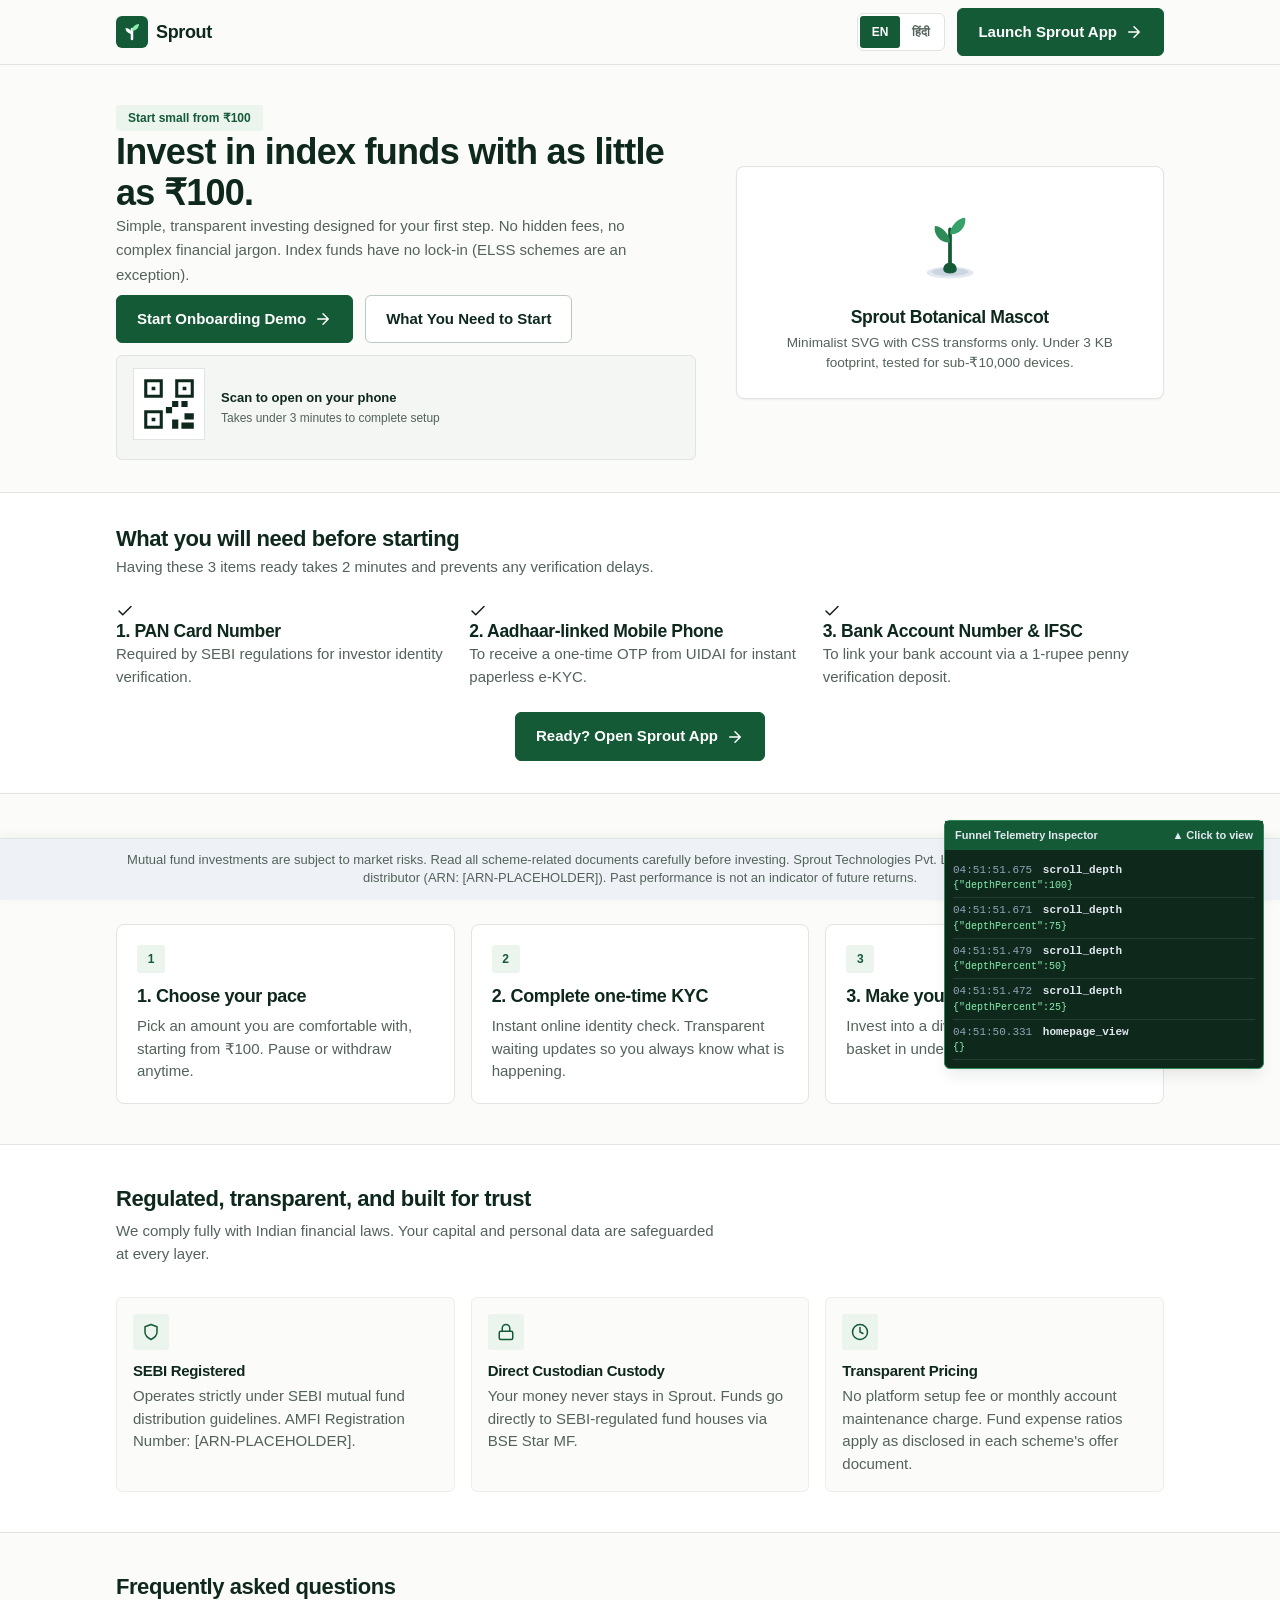
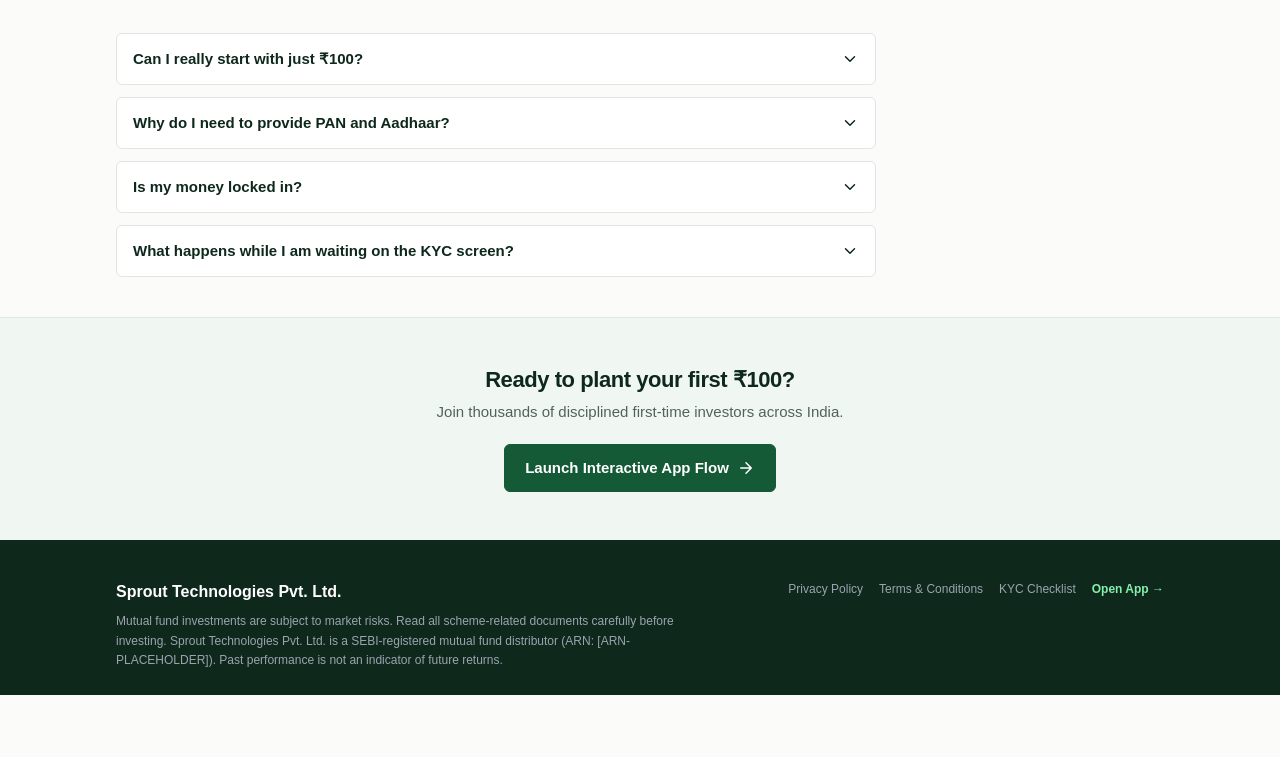
==== index.html @ a43324af "Baseline sprout files before Step 2 routes" ====
<!DOCTYPE html>
<html lang="en">
<head>
  <meta charset="UTF-8">
  <meta name="viewport" content="width=device-width, initial-scale=1.0">
  <title>Sprout - First-Time Mobile Investing in India from ₹100</title>
  <meta name="description" content="Invest in SEBI-regulated index funds starting with just ₹100. Built for first-time investors in India with transparent fees, simple paperless KYC, and zero lock-in.">
  <link rel="icon" type="image/svg+xml" href="favicon.svg">

  <!-- Core Design Tokens & Component Stylesheets -->
  <link rel="stylesheet" href="css/tokens.css">
  <link rel="stylesheet" href="css/components.css">
  <link rel="stylesheet" href="css/homepage.css">

  <style>
    /* Developer Telemetry Drawer */
    .telemetry-inspector {
      position: fixed;
      bottom: 48px;
      right: 16px;
      width: 320px;
      max-height: 280px;
      background: #0E281C;
      color: #E2E8F0;
      border: 1px solid #2E8B57;
      border-radius: var(--radius-sm);
      box-shadow: var(--shadow-lg);
      z-index: 1000;
      font-size: 11px;
      display: flex;
      flex-direction: column;
      transition: transform 0.2s ease;
    }
    .telemetry-inspector.is-collapsed {
      transform: translateY(calc(100% - 32px));
    }
    .telemetry-header {
      padding: 6px 10px;
      background: #155A37;
      font-weight: 700;
      display: flex;
      align-items: center;
      justify-content: space-between;
      cursor: pointer;
      user-select: none;
    }
    .telemetry-body {
      flex: 1;
      overflow-y: auto;
      padding: 8px;
      font-family: monospace;
      max-height: 230px;
    }
    .telemetry-item {
      padding: 4px 0;
      border-bottom: 1px solid rgba(255, 255, 255, 0.1);
    }
    .telemetry-time {
      color: #94A3B8;
      margin-right: 4px;
    }
    .telemetry-item code {
      display: block;
      color: #86EFAC;
      font-size: 10px;
      word-break: break-all;
    }
  </style>
</head>
<body>

  <!-- ==================== SPROUT MARKETING WEBSITE ==================== -->
  <main id="view-homepage">
    <!-- Site Navigation Header -->
    <header class="site-header">
      <div class="container header-inner">
        <a href="#top" class="brand-logo" aria-label="Sprout Homepage">
          <svg class="brand-logo-icon" viewBox="0 0 32 32" fill="none">
            <rect width="32" height="32" rx="6" fill="#155A37"/>
            <path d="M16 23V13" stroke="#FFFFFF" stroke-width="2.5" stroke-linecap="round"/>
            <path d="M16 15C16 11 19.5 8 23 8C23 12 19.5 15 16 15Z" fill="#86EFAC"/>
            <path d="M16 18C16 15 13 12 9.5 12C9.5 15.5 13 18 16 18Z" fill="#FFFFFF"/>
          </svg>
          <span data-i18n="appName">Sprout</span>
        </a>

        <div class="header-actions">
          <div class="lang-toggle">
            <button class="lang-btn is-active" data-lang="en">EN</button>
            <button class="lang-btn" data-lang="hi">हिंदी</button>
          </div>
          <a href="app.html" class="btn btn-primary" id="nav-btn-open-app">
            <span>Launch Sprout App</span>
            <svg class="icon-svg" viewBox="0 0 24 24"><path d="M5 12h14M12 5l7 7-7 7"/></svg>
          </a>
        </div>
      </div>
    </header>

    <!-- Hero Section -->
    <section class="hero-section" id="top">
      <div class="container hero-grid">
        <div class="hero-text-col">
          <span class="hero-badge" data-i18n="heroBadge">Start small from ₹100</span>
          <h1 class="hero-title" data-i18n="heroTitle">Invest in index funds with as little as ₹100.</h1>
          <p class="hero-subtitle" data-i18n="heroSubtitle">Simple, transparent investing designed for your first step. No hidden fees, no complex financial jargon, and zero lock-in period.</p>

          <div class="hero-cta-group">
            <a href="app.html" class="btn btn-primary" id="hero-cta-primary">
              <span data-i18n="heroCtaPrimary">Launch Sprout App</span>
              <svg class="icon-svg" viewBox="0 0 24 24"><path d="M5 12h14M12 5l7 7-7 7"/></svg>
            </a>
            <a href="#pre-checklist" class="btn btn-secondary">
              <span data-i18n="heroCtaSecondary">What You Need to Start</span>
            </a>
          </div>

          <!-- Desktop QR Code & Mobile Store Handoff -->
          <div class="desktop-qr-card">
            <!-- Geometric high-contrast SVG QR Pattern linking to app.html -->
            <a href="app.html" title="Open Sprout App directly">
              <svg class="desktop-qr-code" viewBox="0 0 100 100" fill="none">
                <rect width="100" height="100" fill="white"/>
                <path d="M10 10h30v30h-30zM15 15v20h20v-20zM60 10h30v30h-30zM65 15v20h20v-20zM10 60h30v30h-30zM15 65v20h20v-20zM22 22h6v6h-6zM72 22h6v6h-6zM22 72h6v6h-6zM55 45h10v10h-10zM70 45h10v10h-10zM45 55h10v10h-10zM75 65h15v10h-15zM55 75h10v15h-10zM70 80h20v10h-20z" fill="#0E281C"/>
              </svg>
            </a>
            <div class="desktop-qr-text">
              <strong data-i18n="desktopQrTitle">Scan to open Sprout app on your phone</strong>
              <span data-i18n="desktopQrSub">Takes under 3 minutes to complete setup</span>
            </div>
          </div>
        </div>

        <div class="hero-visual-col">
          <div class="hero-mascot-card">
            <div id="hero-mascot-mount"></div>
            <div style="margin-top: 16px;">
              <h2 style="font-size: 1.1rem; color: #0E281C; margin-bottom: 4px;">Sprout Botanical Mascot</h2>
              <p style="font-size: 0.85rem; color: #536259;">Minimalist SVG with CSS transforms only. Under 3 KB footprint, tested for sub-₹10,000 devices.</p>
            </div>
          </div>
        </div>
      </div>
    </section>

    <!-- "What you'll need" Pre-KYC Checklist (Directly prevents the #1 customer complaint: "Didn't know I needed PAN & Aadhaar") -->
    <section class="pre-checklist-section" id="pre-checklist">
      <div class="container">
        <div class="pre-checklist-header">
          <h2 data-i18n="preChecklistTitle">What you will need before starting</h2>
          <p data-i18n="preChecklistSub">Having these 3 items ready takes 2 minutes and prevents any verification delays.</p>
        </div>

        <div class="checklist-grid">
          <div class="checklist-item">
            <div class="checklist-check">
              <svg class="icon-svg" viewBox="0 0 24 24"><path d="M20 6L9 17l-5-5"/></svg>
            </div>
            <div class="checklist-content">
              <h3 data-i18n="doc1Title">1. PAN Card Number</h3>
              <p data-i18n="doc1Desc">Required by SEBI regulations for investor identity verification.</p>
            </div>
          </div>

          <div class="checklist-item">
            <div class="checklist-check">
              <svg class="icon-svg" viewBox="0 0 24 24"><path d="M20 6L9 17l-5-5"/></svg>
            </div>
            <div class="checklist-content">
              <h3 data-i18n="doc2Title">2. Aadhaar-linked Mobile Phone</h3>
              <p data-i18n="doc2Desc">To receive a one-time OTP from UIDAI for instant paperless e-KYC.</p>
            </div>
          </div>

          <div class="checklist-item">
            <div class="checklist-check">
              <svg class="icon-svg" viewBox="0 0 24 24"><path d="M20 6L9 17l-5-5"/></svg>
            </div>
            <div class="checklist-content">
              <h3 data-i18n="doc3Title">3. Bank Account Number & IFSC</h3>
              <p data-i18n="doc3Desc">To link your bank account via a 1-rupee penny verification deposit.</p>
            </div>
          </div>
        </div>

        <div style="text-align: center; margin-top: 24px;">
          <a href="app.html" class="btn btn-primary">
            <span>Ready? Open Sprout App</span>
            <svg class="icon-svg" viewBox="0 0 24 24"><path d="M5 12h14M12 5l7 7-7 7"/></svg>
          </a>
        </div>
      </div>
    </section>

    <!-- 3-Step Journey -->
    <section class="steps-section">
      <div class="container">
        <div class="section-heading">
          <h2 data-i18n="journeyTitle">Three straightforward steps to your first investment</h2>
          <p data-i18n="journeySub">Designed to remove the friction and anxiety from beginning your financial journey.</p>
        </div>

        <div class="steps-grid">
          <div class="step-card">
            <span class="step-card-num">1</span>
            <h3 data-i18n="step1Title">1. Choose your pace</h3>
            <p data-i18n="step1Desc">Pick an amount you are comfortable with, starting from ₹100. Pause or withdraw anytime.</p>
          </div>

          <div class="step-card">
            <span class="step-card-num">2</span>
            <h3 data-i18n="step2Title">2. Complete one-time KYC</h3>
            <p data-i18n="step2Desc">Instant online identity check. Transparent waiting updates so you always know what is happening.</p>
          </div>

          <div class="step-card">
            <span class="step-card-num">3</span>
            <h3 data-i18n="step3Title">3. Make your first ₹100 investment</h3>
            <p data-i18n="step3Desc">Invest into a diversified Nifty 50 index fund basket in under 30 seconds.</p>
          </div>
        </div>
      </div>
    </section>

    <!-- Trust & Regulation -->
    <section class="trust-section">
      <div class="container">
        <div class="section-heading">
          <h2 data-i18n="trustTitle">Regulated, transparent, and built for trust</h2>
          <p>We comply fully with Indian financial laws. Your capital and personal data are safeguarded at every layer.</p>
        </div>

        <div class="trust-grid">
          <div class="trust-card">
            <div class="trust-card-icon">
              <svg class="icon-svg" viewBox="0 0 24 24"><path d="M12 22s8-4 8-10V5l-8-3-8 3v7c0 6 8 10 8 10z"/></svg>
            </div>
            <h3 data-i18n="trust1Title">SEBI Registered</h3>
            <!-- COMPLIANCE: Replace [ARN-PLACEHOLDER] with your real AMFI ARN before going live -->
            <p data-i18n="trust1Desc">Operates strictly under SEBI mutual fund distribution guidelines. AMFI Registration Number: [ARN-PLACEHOLDER].</p>
          </div>

          <div class="trust-card">
            <div class="trust-card-icon">
              <svg class="icon-svg" viewBox="0 0 24 24"><rect x="3" y="11" width="18" height="11" rx="2" ry="2"/><path d="M7 11V7a5 5 0 0 1 10 0v4"/></svg>
            </div>
            <h3 data-i18n="trust2Title">Direct Custodian Custody</h3>
            <p data-i18n="trust2Desc">Your money never stays in Sprout. Funds go directly to SEBI-regulated fund houses via BSE Star MF.</p>
          </div>

          <div class="trust-card">
            <div class="trust-card-icon">
              <svg class="icon-svg" viewBox="0 0 24 24"><circle cx="12" cy="12" r="10"/><path d="M12 6v6l4 2"/></svg>
            </div>
            <h3 data-i18n="trust3Title">Transparent Pricing</h3>
            <!-- COMPLIANCE: Zero/0% fee claims need Compliance sign-off on direct vs regular plan decision before going live -->
            <p data-i18n="trust3Desc">No platform setup fee or monthly account maintenance charge. Fund expense ratios apply as disclosed in each scheme's offer document.</p>
          </div>
        </div>
      </div>
    </section>

    <!-- FAQ Accordion -->
    <section class="faq-section">
      <div class="container">
        <div class="section-heading">
          <h2 data-i18n="faqTitle">Frequently asked questions</h2>
        </div>

        <div class="faq-list">
          <div class="faq-item">
            <button class="faq-question">
              <span data-i18n="faq1Q">Can I really start with just ₹100?</span>
              <svg class="icon-svg faq-icon-arrow" viewBox="0 0 24 24"><path d="M6 9l6 6 6-6"/></svg>
            </button>
            <div class="faq-answer">
              <p data-i18n="faq1A">Yes. Sprout offers access to SEBI-approved index funds and micro-SIP options that accept initial contributions starting at ₹100.</p>
            </div>
          </div>

          <div class="faq-item">
            <button class="faq-question">
              <span data-i18n="faq2Q">Why do I need to provide PAN and Aadhaar?</span>
              <svg class="icon-svg faq-icon-arrow" viewBox="0 0 24 24"><path d="M6 9l6 6 6-6"/></svg>
            </button>
            <div class="faq-answer">
              <p data-i18n="faq2A">Indian financial regulations (SEBI and PMLA) mandate Know Your Customer (KYC) verification for all mutual fund investors. This protects your identity and prevents financial fraud.</p>
            </div>
          </div>

          <div class="faq-item">
            <button class="faq-question">
              <span data-i18n="faq3Q">Is my money locked in?</span>
              <svg class="icon-svg faq-icon-arrow" viewBox="0 0 24 24"><path d="M6 9l6 6 6-6"/></svg>
            </button>
            <div class="faq-answer">
              <p data-i18n="faq3A">No. Unless you deliberately select an ELSS tax-saving scheme (which has a statutory 3-year lock-in), index funds on Sprout have no lock-in period. You can withdraw your money back to your bank account at any time.</p>
            </div>
          </div>

          <div class="faq-item">
            <button class="faq-question">
              <span data-i18n="faq4Q">What happens while I am waiting on the KYC screen?</span>
              <svg class="icon-svg faq-icon-arrow" viewBox="0 0 24 24"><path d="M6 9l6 6 6-6"/></svg>
            </button>
            <div class="faq-answer">
              <p data-i18n="faq4A">The app communicates securely with the central KRA registry and your bank. We provide real-time status updates so you know your verification is actively processing.</p>
            </div>
          </div>
        </div>
      </div>
    </section>

    <!-- Repeat CTA Section -->
    <section class="repeat-cta-section">
      <div class="container repeat-cta-content">
        <h2 data-i18n="repeatTitle">Ready to plant your first ₹100?</h2>
        <!-- COMPLIANCE: "thousands" is an unverified metric. Replace with actual data or remove before launch. -->
        <p data-i18n="repeatSub">Start building a systematic investment habit today, right from ₹100.</p>
        <a href="app.html" class="btn btn-primary" id="bottom-cta-launch">
          <span data-i18n="repeatBtn">Launch Sprout App</span>
          <svg class="icon-svg" viewBox="0 0 24 24"><path d="M5 12h14M12 5l7 7-7 7"/></svg>
        </a>
      </div>
    </section>

    <!-- Footer -->
    <footer class="site-footer">
      <div class="container footer-inner">
        <div>
          <strong style="color: #FFFFFF; font-size: 1rem; display: block; margin-bottom: 8px;">Sprout Technologies Pvt. Ltd.</strong>
          <p class="footer-disclaimer-text" style="max-width: 580px;" data-i18n="complianceDisclaimer">
            <!-- COMPLIANCE: Replace [ARN-PLACEHOLDER] with your real AMFI ARN before going live -->
           Mutual fund investments are subject to market risks. Read all scheme-related documents carefully before investing. Sprout Technologies Pvt. Ltd. is a SEBI-registered mutual fund distributor (ARN: [ARN-PLACEHOLDER]). Past performance is not an indicator of future returns.
          </p>
        </div>

        <div class="footer-links">
          <a href="privacy.html">Privacy Policy</a>
          <a href="terms.html">Terms & Conditions</a>
          <a href="#pre-checklist">KYC Checklist</a>
          <a href="app.html" style="color: #86EFAC; font-weight: 700;">Open App →</a>
        </div>
      </div>
    </footer>
  </main>

  <!-- Sticky Global Compliance Disclaimer Bar (Always visible, >= 12px) -->
  <aside class="compliance-disclaimer-strip compliance-sticky-bottom" aria-label="Regulatory risk disclosure">
    <div class="container">
      <span data-i18n="complianceDisclaimer">
        <!-- COMPLIANCE: Replace [ARN-PLACEHOLDER] with your real AMFI ARN before going live -->
       Mutual fund investments are subject to market risks. Read all scheme-related documents carefully before investing. Sprout Technologies Pvt. Ltd. is a SEBI-registered mutual fund distributor (ARN: [ARN-PLACEHOLDER]). Past performance is not an indicator of future returns.
      </span>
    </div>
  </aside>

  <!-- Developer Telemetry Inspector -->
  <div class="telemetry-inspector is-collapsed" id="telemetry-inspector">
    <div class="telemetry-header" id="toggle-telemetry-btn">
      <span>Funnel Telemetry Inspector</span>
      <span>▲ Click to view</span>
    </div>
    <div class="telemetry-body" id="telemetry-log-content"></div>
  </div>

  <!-- Core Scripts -->
  <script src="js/strings.js"></script>
  <script src="js/mascot.js"></script>
  <script src="js/analytics.js"></script>
  <script>
    document.addEventListener("DOMContentLoaded", () => {
      // Mascot Mount
      const heroMascotMount = document.getElementById("hero-mascot-mount");
      if (heroMascotMount) {
        heroMascotMount.innerHTML = window.SproutMascot.render("idle");
      }

      // Language Switcher
      function updateLanguage(lang) {
        const strings = window.SPROUT_STRINGS[lang] || window.SPROUT_STRINGS.en;
        document.querySelectorAll("[data-i18n]").forEach(elem => {
          const key = elem.getAttribute("data-i18n");
          if (strings[key]) {
            elem.textContent = strings[key];
          }
        });
        document.querySelectorAll(".lang-btn").forEach(btn => {
          btn.classList.toggle("is-active", btn.getAttribute("data-lang") === lang);
        });
        document.documentElement.lang = lang;
      }

      document.querySelectorAll(".lang-btn").forEach(btn => {
        btn.addEventListener("click", () => {
          const selected = btn.getAttribute("data-lang");
          updateLanguage(selected);
          window.sproutAnalytics.track("language_switched", { language: selected });
        });
      });

      // FAQ Accordion
      document.querySelectorAll(".faq-item").forEach(item => {
        const qBtn = item.querySelector(".faq-question");
        if (qBtn) {
          qBtn.addEventListener("click", () => {
            const isOpen = item.classList.contains("is-open");
            document.querySelectorAll(".faq-item").forEach(i => i.classList.remove("is-open"));
            if (!isOpen) item.classList.add("is-open");
            window.sproutAnalytics.track("faq_toggled", { question: qBtn.textContent.trim() });
          });
        }
      });

      // Telemetry Drawer
      const telemetryDrawer = document.getElementById("telemetry-log-content");
      if (telemetryDrawer) {
        window.sproutAnalytics.onEvent((eventData) => {
          const entry = document.createElement("div");
          entry.className = "telemetry-item";
          entry.innerHTML = `
            <span class="telemetry-time">${eventData.timestamp.split("T")[1].replace("Z", "")}</span>
            <strong>${eventData.event}</strong>
            <code>${JSON.stringify(eventData.properties)}</code>
          `;
          telemetryDrawer.prepend(entry);
        });
      }

      const toggleTelBtn = document.getElementById("toggle-telemetry-btn");
      if (toggleTelBtn) {
        toggleTelBtn.addEventListener("click", () => {
          const drawer = document.getElementById("telemetry-inspector");
          if (drawer) drawer.classList.toggle("is-collapsed");
        });
      }

      updateLanguage("en");
      window.sproutAnalytics.track("homepage_view");
    });
  </script>
</body>
</html>
---- css/tokens.css ----
/* Sprout 2.0 Design Tokens 
   Strict anti-vibe-coding: No purple gradients, no pill buttons, WCAG AA compliant */
:root {
  /* Color Palette - Trustworthy Botanical & Financial Neutral */
  --color-primary: #155A37;
  --color-primary-hover: #0F4328;
  --color-primary-active: #092B19;
  --color-primary-light: #EBF5EE;
  
  --color-deep-pine: #0E281C;
  --color-accent-growth: #2E8B57;
  --color-accent-gold: #C08A1B;
  
  --color-bg-page: #FBFBF9;
  --color-bg-surface: #FFFFFF;
  --color-bg-subtle: #F4F6F4;
  --color-bg-card-highlight: #F0F7F2;

  --color-border: #E0E5E2;
  --color-border-subtle: #ECEFE8;
  --color-border-strong: #BDC8C1;
  --color-border-focus: #155A37;

  --color-text-main: #141C17;
  --color-text-muted: #536259;
  --color-text-inverse: #FFFFFF;
  --color-text-disabled: #8E9C94;

  --color-success: #15803D;
  --color-success-bg: #DCFCE7;
  --color-warning: #B45309;
  --color-warning-bg: #FEF3C7;
  --color-error: #B91C1C;
  --color-error-bg: #FEE2E2;

  /* Typography Scale */
  --font-sans: -apple-system, BlinkMacSystemFont, "Segoe UI", Roboto, "Noto Sans", "Noto Sans Devanagari", sans-serif;
  --font-size-xs: 0.75rem;    /* 12px */
  --font-size-sm: 0.8125rem;  /* 13px - Compliance disclaimer baseline */
  --font-size-base: 0.9375rem;/* 15px */
  --font-size-md: 1rem;       /* 16px */
  --font-size-lg: 1.125rem;   /* 18px */
  --font-size-xl: 1.375rem;   /* 22px */
  --font-size-2xl: 1.75rem;   /* 28px */
  --font-size-3xl: 2.25rem;   /* 36px */

  --line-height-tight: 1.25;
  --line-height-normal: 1.5;
  --line-height-relaxed: 1.625;

  /* Spacing Scale (8pt grid basis) */
  --space-1: 0.25rem;  /* 4px */
  --space-2: 0.5rem;   /* 8px */
  --space-3: 0.75rem;  /* 12px */
  --space-4: 1rem;     /* 16px */
  --space-5: 1.25rem;  /* 20px */
  --space-6: 1.5rem;   /* 24px */
  --space-8: 2rem;     /* 32px */
  --space-10: 2.5rem;  /* 40px */
  --space-12: 3rem;    /* 48px */
  --space-16: 4rem;    /* 64px */

  /* Radii - Rectangular, modern, non-pill */
  --radius-xs: 3px;
  --radius-sm: 6px;
  --radius-md: 8px;
  --radius-lg: 12px;

  /* Tap target minimums */
  --tap-target-min: 44px;

  /* Elevation Shadows (subtle, clean, no blur slop) */
  --shadow-sm: 0 1px 2px rgba(16, 28, 21, 0.05);
  --shadow-md: 0 4px 6px -1px rgba(16, 28, 21, 0.08), 0 2px 4px -2px rgba(16, 28, 21, 0.04);
  --shadow-lg: 0 10px 15px -3px rgba(16, 28, 21, 0.08), 0 4px 6px -4px rgba(16, 28, 21, 0.04);

  /* Transitions */
  --transition-fast: 150ms ease;
  --transition-normal: 250ms ease;
}

@media (prefers-reduced-motion: reduce) {
  *, *::before, *::after {
    animation-duration: 0.01ms !important;
    animation-iteration-count: 1 !important;
    transition-duration: 0.01ms !important;
    scroll-behavior: auto !important;
  }
}
---- css/components.css ----
/* Sprout 2.0 Shared Components 
   Architectural, accessible, WCAG AA compliant */

/* Reset & Base Elements */
*, *::before, *::after {
  box-sizing: border-box;
  margin: 0;
  padding: 0;
}

body {
  font-family: var(--font-sans);
  background-color: var(--color-bg-page);
  color: var(--color-text-main);
  line-height: var(--line-height-normal);
  font-size: var(--font-size-base);
  -webkit-font-smoothing: antialiased;
  -moz-osx-font-smoothing: grayscale;
}

/* Typography elements */
h1, h2, h3, h4, h5, h6 {
  color: var(--color-deep-pine);
  line-height: var(--line-height-tight);
  font-weight: 700;
  letter-spacing: -0.02em;
}

p {
  color: var(--color-text-muted);
}

a {
  color: var(--color-primary);
  text-decoration: underline;
  text-underline-offset: 3px;
}
a:hover {
  color: var(--color-primary-hover);
}

/* Buttons - Strictly rectangular with subtle radius (NO pill buttons) */
.btn {
  display: inline-flex;
  align-items: center;
  justify-content: center;
  gap: var(--space-2);
  min-height: var(--tap-target-min);
  padding: var(--space-3) var(--space-5);
  font-family: var(--font-sans);
  font-size: var(--font-size-base);
  font-weight: 600;
  text-decoration: none;
  border-radius: var(--radius-sm);
  border: 1px solid transparent;
  cursor: pointer;
  transition: background-color var(--transition-fast), border-color var(--transition-fast), transform var(--transition-fast);
  text-align: center;
}

.btn:focus-visible {
  outline: 2px solid var(--color-primary);
  outline-offset: 2px;
}

.btn-primary {
  background-color: var(--color-primary);
  color: var(--color-text-inverse);
  border-color: var(--color-primary);
}
.btn-primary:hover {
  background-color: var(--color-primary-hover);
  border-color: var(--color-primary-hover);
}
.btn-primary:active {
  background-color: var(--color-primary-active);
  transform: translateY(1px);
}

.btn-secondary {
  background-color: var(--color-bg-surface);
  color: var(--color-deep-pine);
  border-color: var(--color-border-strong);
}
.btn-secondary:hover {
  background-color: var(--color-bg-subtle);
  border-color: var(--color-primary);
}
.btn-secondary:active {
  transform: translateY(1px);
}

.btn-ghost {
  background-color: transparent;
  color: var(--color-text-muted);
  border-color: transparent;
}
.btn-ghost:hover {
  color: var(--color-deep-pine);
  background-color: var(--color-bg-subtle);
}

.btn-block {
  width: 100%;
}

/* Form Inputs */
.form-group {
  margin-bottom: var(--space-4);
  text-align: left;
}
.form-label {
  display: block;
  font-size: var(--font-size-sm);
  font-weight: 600;
  color: var(--color-deep-pine);
  margin-bottom: var(--space-1);
}
.form-input {
  width: 100%;
  min-height: var(--tap-target-min);
  padding: var(--space-2) var(--space-3);
  font-family: var(--font-sans);
  font-size: var(--font-size-base);
  color: var(--color-text-main);
  background-color: var(--color-bg-surface);
  border: 1px solid var(--color-border);
  border-radius: var(--radius-sm);
  transition: border-color var(--transition-fast);
}
.form-input:focus {
  outline: none;
  border-color: var(--color-primary);
  box-shadow: 0 0 0 3px rgba(21, 90, 55, 0.12);
}
.form-helper {
  font-size: var(--font-size-xs);
  color: var(--color-text-muted);
  margin-top: var(--space-1);
}

/* ==================== SEGMENTED STEP PROGRESS BAR ==================== */
.step-segmented-bar {
  display: flex;
  align-items: center;
  justify-content: space-between;
  margin-bottom: var(--space-4);
  font-size: var(--font-size-xs);
}
.step-meta-left {
  display: flex;
  align-items: center;
  gap: var(--space-2);
  font-weight: 700;
  color: var(--color-primary);
  text-transform: uppercase;
  letter-spacing: 0.04em;
}
.step-meta-dot {
  width: 6px;
  height: 6px;
  border-radius: 50%;
  background-color: var(--color-primary);
}
.step-meta-right {
  color: var(--color-text-muted);
  font-weight: 500;
}
.step-tracks-container {
  display: flex;
  gap: 6px;
  width: 100%;
  margin-bottom: var(--space-4);
}
.step-track-segment {
  flex: 1;
  height: 4px;
  background-color: var(--color-border);
  border-radius: 2px;
  transition: background-color var(--transition-normal);
}
.step-track-segment.is-active,
.step-track-segment.is-completed {
  background-color: var(--color-primary);
}

/* ==================== BOTANICAL TIER & MILESTONE BADGES ==================== */
.botanical-tier-card {
  display: flex;
  align-items: center;
  gap: var(--space-3);
  background-color: #E6F7ED;
  border: 1px solid #B7E4C7;
  border-radius: var(--radius-sm);
  padding: var(--space-3);
  margin-bottom: var(--space-4);
}
.botanical-tier-icon {
  width: 38px;
  height: 38px;
  border-radius: var(--radius-sm);
  background-color: #38D39F;
  color: #0E281C;
  display: flex;
  align-items: center;
  justify-content: center;
  font-weight: 700;
  flex-shrink: 0;
}
.botanical-tier-info h4 {
  font-size: var(--font-size-xs);
  text-transform: uppercase;
  letter-spacing: 0.04em;
  color: var(--color-primary);
  margin-bottom: 2px;
}
.botanical-tier-info p {
  font-size: var(--font-size-xs);
  color: var(--color-deep-pine);
  font-weight: 500;
}

/* Botanical Ledger Card */
.botanical-ledger-card {
  display: flex;
  align-items: center;
  gap: var(--space-3);
  background-color: var(--color-bg-subtle);
  border: 1px solid var(--color-border);
  border-radius: var(--radius-sm);
  padding: var(--space-3);
  margin-bottom: var(--space-4);
  text-align: left;
}
.ledger-icon-box {
  width: 44px;
  height: 44px;
  border-radius: var(--radius-xs);
  background-color: #EBF5EE;
  border: 1px solid var(--color-border);
  display: flex;
  align-items: center;
  justify-content: center;
  flex-shrink: 0;
}
.ledger-text h4 {
  font-size: 11px;
  text-transform: uppercase;
  color: var(--color-primary);
  font-weight: 700;
  margin-bottom: 2px;
}
.ledger-text strong {
  font-size: var(--font-size-sm);
  color: var(--color-deep-pine);
  display: block;
}
.ledger-text p {
  font-size: 11px;
  color: var(--color-text-muted);
}

/* ==================== SUB-STEP VERIFICATION CHECKLIST (SCREEN 4) ==================== */
.verification-substeps-card {
  background-color: var(--color-bg-surface);
  border: 1px solid var(--color-border);
  border-radius: var(--radius-sm);
  padding: var(--space-3) var(--space-4);
  margin-bottom: var(--space-4);
}
.substep-row {
  display: flex;
  align-items: flex-start;
  gap: var(--space-3);
  padding: var(--space-3) 0;
  border-bottom: 1px solid var(--color-border-subtle);
}
.substep-row:last-child {
  border-bottom: none;
}
.substep-icon-status {
  width: 26px;
  height: 26px;
  border-radius: 50%;
  display: flex;
  align-items: center;
  justify-content: center;
  font-size: 12px;
  flex-shrink: 0;
  margin-top: 2px;
}
.substep-status-verified {
  background-color: #DCFCE7;
  color: #15803D;
}
.substep-status-inprogress {
  background-color: #DBEAFE;
  color: #1D4ED8;
  position: relative;
}
.substep-status-inprogress::after {
  content: "";
  position: absolute;
  width: 8px;
  height: 8px;
  background-color: #1D4ED8;
  border-radius: 50%;
  animation: pulse-dot 1.5s infinite;
}
@keyframes pulse-dot {
  0% { transform: scale(0.8); opacity: 0.8; }
  50% { transform: scale(1.4); opacity: 0.3; }
  100% { transform: scale(0.8); opacity: 0.8; }
}

.substep-info {
  flex: 1;
}
.substep-header {
  display: flex;
  align-items: center;
  justify-content: space-between;
  margin-bottom: 2px;
}
.substep-header h4 {
  font-size: var(--font-size-sm);
  color: var(--color-deep-pine);
}
.substep-badge {
  font-size: 10px;
  font-weight: 700;
  padding: 2px 6px;
  border-radius: var(--radius-xs);
  text-transform: uppercase;
}
.badge-green {
  background-color: #DCFCE7;
  color: #15803D;
}
.badge-blue {
  background-color: #E0E7FF;
  color: #3730A3;
}
.substep-info p {
  font-size: var(--font-size-xs);
  color: var(--color-text-muted);
}

/* ==================== GOVERNMENT REPOSITORIES WAITING CARD ==================== */
.gov-repo-card {
  background-color: #F8FAFC;
  border: 1px solid #E2E8F0;
  border-radius: var(--radius-md);
  padding: var(--space-4);
  margin-bottom: var(--space-4);
  text-align: left;
}
.gov-repo-top {
  display: flex;
  align-items: flex-start;
  gap: var(--space-3);
  margin-bottom: var(--space-3);
}
.gov-bank-icon {
  width: 40px;
  height: 40px;
  border-radius: var(--radius-sm);
  background-color: #155A37;
  color: #FFFFFF;
  display: flex;
  align-items: center;
  justify-content: center;
  flex-shrink: 0;
}
.gov-repo-top-text h3 {
  font-size: var(--font-size-base);
  color: var(--color-deep-pine);
  margin-bottom: 2px;
}
.gov-avg-time {
  font-size: var(--font-size-xs);
  color: #15803D;
  font-weight: 600;
  display: flex;
  align-items: center;
  gap: 4px;
}

.registry-exchange-track {
  background-color: #FFFFFF;
  border: 1px solid #CBD5E1;
  border-radius: var(--radius-xs);
  padding: var(--space-3);
  margin-bottom: var(--space-3);
}
.exchange-label-row {
  display: flex;
  justify-content: space-between;
  font-size: 11px;
  font-weight: 600;
  color: var(--color-deep-pine);
  margin-bottom: 6px;
  font-family: monospace;
}
.exchange-progress-bar {
  width: 100%;
  height: 6px;
  background-color: #E2E8F0;
  border-radius: 3px;
  overflow: hidden;
  margin-bottom: 8px;
}
.exchange-progress-fill {
  height: 100%;
  background-color: var(--color-primary);
  transition: width 0.4s ease;
}
.exchange-milestones {
  display: flex;
  justify-content: space-between;
  font-size: 10px;
  color: var(--color-text-muted);
}
.exchange-milestone.is-done {
  color: var(--color-primary);
  font-weight: 600;
}

.gov-what-we-do {
  font-size: var(--font-size-xs);
  color: var(--color-text-main);
  background-color: #FFFFFF;
  border-left: 3px solid var(--color-primary);
  padding: var(--space-2) var(--space-3);
  border-radius: 0 var(--radius-xs) var(--radius-xs) 0;
  margin-bottom: var(--space-3);
  line-height: 1.4;
}
.gov-reassurance-note {
  font-size: 11px;
  color: var(--color-text-muted);
  line-height: 1.4;
  margin-bottom: var(--space-2);
}
.gov-ref-tag {
  display: flex;
  align-items: center;
  justify-content: space-between;
  font-size: 10px;
  color: var(--color-text-muted);
  font-family: monospace;
  padding-top: var(--space-2);
  border-top: 1px solid #E2E8F0;
}

/* ==================== PACE / FREQUENCY SELECTOR (SCREEN 3) ==================== */
.freq-tabs-container {
  display: flex;
  background-color: #EEF2F6;
  border-radius: var(--radius-sm);
  padding: 3px;
  margin-bottom: var(--space-4);
}
.freq-tab-btn {
  flex: 1;
  border: none;
  background: transparent;
  padding: var(--space-2) 0;
  font-size: var(--font-size-xs);
  font-weight: 600;
  color: var(--color-text-muted);
  cursor: pointer;
  border-radius: var(--radius-xs);
  transition: all var(--transition-fast);
}
.freq-tab-btn.is-active {
  background-color: #0E281C;
  color: #FFFFFF;
}

.amount-card-grid {
  display: flex;
  flex-direction: column;
  gap: var(--space-2);
  margin-bottom: var(--space-4);
}
.amount-card {
  display: flex;
  align-items: center;
  justify-content: space-between;
  padding: var(--space-3);
  background-color: var(--color-bg-surface);
  border: 1px solid var(--color-border);
  border-radius: var(--radius-sm);
  cursor: pointer;
  transition: all var(--transition-fast);
}
.amount-card.is-selected {
  background-color: #DCFCE7;
  border-color: #22C55E;
}
.amount-card-left {
  display: flex;
  align-items: center;
  gap: var(--space-3);
}
.amount-icon-pill {
  width: 32px;
  height: 32px;
  border-radius: var(--radius-xs);
  background-color: #E2E8F0;
  display: flex;
  align-items: center;
  justify-content: center;
  color: var(--color-deep-pine);
}
.amount-card.is-selected .amount-icon-pill {
  background-color: #15803D;
  color: #FFFFFF;
}
.amount-text-block strong {
  font-size: var(--font-size-md);
  color: var(--color-deep-pine);
  display: flex;
  align-items: center;
  gap: var(--space-2);
}
.badge-tag-pill {
  font-size: 10px;
  padding: 1px 6px;
  border-radius: var(--radius-xs);
  background-color: #0E281C;
  color: #FFFFFF;
  font-weight: 600;
}
.amount-analogy-text {
  font-size: 11px;
  color: var(--color-text-muted);
}
.amount-check-bubble {
  width: 22px;
  height: 22px;
  border-radius: 50%;
  border: 1px solid var(--color-border-strong);
  display: flex;
  align-items: center;
  justify-content: center;
  font-size: 11px;
  color: transparent;
}
.amount-card.is-selected .amount-check-bubble {
  background-color: #15803D;
  border-color: #15803D;
  color: #FFFFFF;
}

/* Monthly Deployment Box */
.monthly-deployment-card {
  background-color: #F8FAFC;
  border: 1px solid var(--color-border);
  border-radius: var(--radius-sm);
  padding: var(--space-4);
  margin-bottom: var(--space-4);
  text-align: left;
}
.deployment-header {
  display: flex;
  justify-content: space-between;
  align-items: center;
  margin-bottom: var(--space-2);
}
.deployment-header span {
  font-size: 10px;
  text-transform: uppercase;
  letter-spacing: 0.04em;
  font-weight: 700;
  color: var(--color-text-muted);
}
.monthly-deployment-card h3 {
  font-size: var(--font-size-md);
  color: var(--color-deep-pine);
  margin-bottom: var(--space-3);
}
.fund-preview-box {
  background-color: #FFFFFF;
  border: 1px solid var(--color-border);
  border-radius: var(--radius-xs);
  padding: var(--space-2) var(--space-3);
  display: flex;
  align-items: center;
  gap: var(--space-3);
  margin-bottom: var(--space-3);
}
.fund-badge-in {
  width: 28px;
  height: 28px;
  border-radius: var(--radius-xs);
  background-color: #E2E8F0;
  color: var(--color-deep-pine);
  font-weight: 700;
  font-size: 11px;
  display: flex;
  align-items: center;
  justify-content: center;
}
.fund-details-text strong {
  font-size: var(--font-size-xs);
  color: var(--color-deep-pine);
  display: block;
}
.fund-details-text span {
  font-size: 11px;
  color: var(--color-text-muted);
}

/* ==================== MANDATE & ORDER SUMMARY CARD (SCREEN 5) ==================== */
.mandate-summary-card {
  background-color: #FFFFFF;
  border: 1px solid var(--color-border);
  border-radius: var(--radius-sm);
  padding: var(--space-4);
  margin-bottom: var(--space-4);
  text-align: left;
}
.mandate-header {
  display: flex;
  align-items: center;
  justify-content: space-between;
  padding-bottom: var(--space-3);
  border-bottom: 1px solid var(--color-border-subtle);
  margin-bottom: var(--space-3);
}
.mandate-header h4 {
  font-size: var(--font-size-sm);
  color: var(--color-deep-pine);
  display: flex;
  align-items: center;
  gap: 6px;
}
.badge-npci {
  background-color: #0E281C;
  color: #FFFFFF;
  font-size: 10px;
  font-weight: 700;
  padding: 2px 6px;
  border-radius: var(--radius-xs);
}

.mandate-row {
  display: flex;
  justify-content: space-between;
  align-items: flex-start;
  font-size: var(--font-size-xs);
  padding: var(--space-2) 0;
  border-bottom: 1px dashed var(--color-border-subtle);
}
.mandate-row:last-child {
  border-bottom: none;
}
.mandate-label {
  color: var(--color-text-muted);
}
.mandate-value {
  color: var(--color-deep-pine);
  font-weight: 600;
  text-align: right;
}

/* Micro Value Cards (Screen 5) */
.micro-value-grid {
  display: grid;
  grid-template-columns: 1fr 1fr;
  gap: var(--space-2);
  margin-bottom: var(--space-4);
}
.micro-value-card {
  background-color: var(--color-bg-subtle);
  border: 1px solid var(--color-border);
  border-radius: var(--radius-sm);
  padding: var(--space-3);
  text-align: center;
}
.micro-value-card h5 {
  font-size: var(--font-size-xs);
  color: var(--color-deep-pine);
  margin-bottom: 2px;
}
.micro-value-card p {
  font-size: 10px;
  color: var(--color-text-muted);
  line-height: 1.3;
}

/* Compliance Disclaimer Component */
.compliance-disclaimer-strip {
  background-color: #EEF2F6;
  border-top: 1px solid var(--color-border);
  padding: var(--space-3) var(--space-4);
  font-size: var(--font-size-sm); /* 13px - rigorously compliant with >= 12px requirement */
  color: var(--color-text-muted);
  line-height: 1.45;
  text-align: center;
}
.compliance-disclaimer-strip strong {
  color: var(--color-deep-pine);
  font-weight: 600;
}
.compliance-sticky-bottom {
  position: sticky;
  bottom: 0;
  left: 0;
  right: 0;
  z-index: 100;
  box-shadow: 0 -2px 10px rgba(0, 0, 0, 0.05);
}

/* Mascot SVG Container & CSS Transform Animations */
.mascot-container {
  display: flex;
  align-items: center;
  justify-content: center;
  width: 100px;
  height: 100px;
  margin: 0 auto;
  position: relative;
}
.mascot-svg {
  width: 100%;
  height: 100%;
  transform-origin: bottom center;
  will-change: transform;
}

.mascot-state-idle .mascot-stem {
  transform-origin: 50% 90%;
  animation: mascot-breathe 3.5s ease-in-out infinite;
}
.mascot-state-idle .mascot-leaf-left {
  transform-origin: 30% 60%;
  animation: mascot-leaf-sway-left 3.5s ease-in-out infinite;
}
.mascot-state-idle .mascot-leaf-right {
  transform-origin: 70% 50%;
  animation: mascot-leaf-sway-right 3.5s ease-in-out infinite;
}
@keyframes mascot-breathe {
  0%, 100% { transform: scale(1) translateY(0); }
  50% { transform: scale(1.02) translateY(-2px); }
}
@keyframes mascot-leaf-sway-left {
  0%, 100% { transform: rotate(0deg); }
  50% { transform: rotate(-3deg); }
}
@keyframes mascot-leaf-sway-right {
  0%, 100% { transform: rotate(0deg); }
  50% { transform: rotate(3deg); }
}

.mascot-state-growing .mascot-stem {
  transform-origin: 50% 95%;
  animation: mascot-stretch 2s ease-in-out infinite alternate;
}
.mascot-state-growing .mascot-leaf-left,
.mascot-state-growing .mascot-leaf-right {
  animation: mascot-leaf-unfurl 2s ease-in-out infinite alternate;
}
@keyframes mascot-stretch {
  0% { transform: scaleY(0.92); }
  100% { transform: scaleY(1.06); }
}
@keyframes mascot-leaf-unfurl {
  0% { transform: scale(0.9) rotate(-4deg); }
  100% { transform: scale(1.05) rotate(4deg); }
}

.mascot-state-milestone .mascot-aura {
  opacity: 1;
  animation: mascot-glow 2.5s ease-in-out infinite;
}
.mascot-state-milestone .mascot-golden-flower {
  opacity: 1;
  transform: scale(1);
  transition: transform 0.6s cubic-bezier(0.175, 0.885, 0.32, 1.275);
}
@keyframes mascot-glow {
  0%, 100% { transform: scale(0.96); opacity: 0.6; }
  50% { transform: scale(1.05); opacity: 0.9; }
}

/* SVG Line Icons Utility */
.icon-svg {
  display: inline-block;
  width: 18px;
  height: 18px;
  stroke-width: 2;
  stroke: currentColor;
  fill: none;
  stroke-linecap: round;
  stroke-linejoin: round;
  vertical-align: middle;
}
---- css/homepage.css ----
/* Sprout 2.0 Homepage Styling
   Mobile-first with clean desktop rearrangement.
   Strict rules: No purple gradients, no pill buttons, no emojis, no fake metrics */

/* Layout Container */
.container {
  width: 100%;
  max-width: 1080px;
  margin: 0 auto;
  padding: 0 var(--space-4);
}

/* Header & Navigation */
.site-header {
  background-color: var(--color-bg-page);
  border-bottom: 1px solid var(--color-border);
  position: sticky;
  top: 0;
  z-index: 90;
}
.header-inner {
  display: flex;
  align-items: center;
  justify-content: space-between;
  height: 64px;
}
.brand-logo {
  display: flex;
  align-items: center;
  gap: var(--space-2);
  text-decoration: none;
  color: var(--color-deep-pine);
  font-weight: 700;
  font-size: var(--font-size-lg);
  letter-spacing: -0.02em;
}
.brand-logo-icon {
  width: 32px;
  height: 32px;
}
.header-actions {
  display: flex;
  align-items: center;
  gap: var(--space-3);
}

/* Mode and Language Switchers */
.lang-toggle {
  display: inline-flex;
  align-items: center;
  background-color: var(--color-bg-surface);
  border: 1px solid var(--color-border);
  border-radius: var(--radius-sm);
  padding: 2px;
}
.lang-btn {
  border: none;
  background: transparent;
  padding: var(--space-1) var(--space-3);
  font-size: var(--font-size-xs);
  font-weight: 600;
  color: var(--color-text-muted);
  cursor: pointer;
  border-radius: var(--radius-xs);
  min-height: 32px;
}
.lang-btn.is-active {
  background-color: var(--color-primary);
  color: var(--color-text-inverse);
}

/* App Simulator Tab Switcher */
.view-mode-bar {
  background-color: var(--color-deep-pine);
  color: #E2E8F0;
  padding: var(--space-2) var(--space-4);
  font-size: var(--font-size-xs);
  display: flex;
  align-items: center;
  justify-content: space-between;
  flex-wrap: wrap;
  gap: var(--space-2);
}
.view-mode-tabs {
  display: inline-flex;
  gap: var(--space-2);
}
.view-mode-btn {
  background: rgba(255, 255, 255, 0.12);
  color: #FFFFFF;
  border: 1px solid rgba(255, 255, 255, 0.2);
  padding: var(--space-1) var(--space-3);
  border-radius: var(--radius-sm);
  font-size: var(--font-size-xs);
  cursor: pointer;
  font-weight: 500;
}
.view-mode-btn.is-active {
  background-color: #FFFFFF;
  color: var(--color-deep-pine);
  font-weight: 700;
}

/* Hero Section */
.hero-section {
  padding: var(--space-10) 0 var(--space-8);
  text-align: left;
}
.hero-grid {
  display: flex;
  flex-direction: column;
  gap: var(--space-6);
}
.hero-badge {
  display: inline-flex;
  align-items: center;
  gap: var(--space-2);
  background-color: var(--color-primary-light);
  color: var(--color-primary);
  font-size: var(--font-size-xs);
  font-weight: 700;
  padding: var(--space-1) var(--space-3);
  border-radius: var(--radius-xs);
  width: fit-content;
}
.hero-title {
  font-size: var(--font-size-2xl);
  line-height: 1.15;
  color: var(--color-deep-pine);
}
.hero-subtitle {
  font-size: var(--font-size-base);
  color: var(--color-text-muted);
  line-height: var(--line-height-relaxed);
  max-width: 540px;
}
.hero-cta-group {
  display: flex;
  flex-direction: column;
  gap: var(--space-3);
  margin-top: var(--space-2);
}
.hero-mascot-card {
  background-color: var(--color-bg-surface);
  border: 1px solid var(--color-border);
  border-radius: var(--radius-md);
  padding: var(--space-6);
  text-align: center;
  box-shadow: var(--shadow-sm);
}

/* Desktop QR Code & Store Handoff */
.desktop-qr-card {
  display: none;
  background-color: var(--color-bg-subtle);
  border: 1px solid var(--color-border);
  border-radius: var(--radius-sm);
  padding: var(--space-3) var(--space-4);
  align-items: center;
  gap: var(--space-4);
  margin-top: var(--space-3);
}
.desktop-qr-code {
  width: 72px;
  height: 72px;
  background-color: #FFFFFF;
  border: 1px solid var(--color-border);
  padding: 4px;
}
.desktop-qr-text {
  font-size: var(--font-size-xs);
  color: var(--color-text-muted);
}
.desktop-qr-text strong {
  color: var(--color-deep-pine);
  display: block;
  font-size: var(--font-size-sm);
  margin-bottom: 2px;
}

/* "What you'll need" Pre-KYC Reassurance Strip (Directly fixes CS Drop-off) */
.pre-checklist-section {
  padding: var(--space-8) 0;
  background-color: var(--color-bg-surface);
  border-top: 1px solid var(--color-border);
  border-bottom: 1px solid var(--color-border);
}
.pre-checklist-header {
  margin-bottom: var(--space-5);
  text-align: left;
}
.pre-checklist-header h2 {
  font-size: var(--font-size-xl);
  margin-bottom: var(--space-1);
}
.checklist-grid {
  display: grid;
  grid-template-columns: 1fr;
  gap: var(--space-3);
}

/* 3-Step Journey Section */
.steps-section {
  padding: var(--space-10) 0;
}
.section-heading {
  text-align: left;
  margin-bottom: var(--space-8);
}
.section-heading h2 {
  font-size: var(--font-size-xl);
  margin-bottom: var(--space-2);
}
.section-heading p {
  font-size: var(--font-size-base);
  max-width: 600px;
}
.steps-grid {
  display: grid;
  grid-template-columns: 1fr;
  gap: var(--space-4);
}
.step-card {
  background-color: var(--color-bg-surface);
  border: 1px solid var(--color-border);
  border-radius: var(--radius-md);
  padding: var(--space-5);
  text-align: left;
  position: relative;
}
.step-card-num {
  font-size: var(--font-size-xs);
  font-weight: 700;
  color: var(--color-primary);
  background-color: var(--color-primary-light);
  width: 28px;
  height: 28px;
  border-radius: var(--radius-xs);
  display: inline-flex;
  align-items: center;
  justify-content: center;
  margin-bottom: var(--space-3);
}
.step-card h3 {
  font-size: var(--font-size-lg);
  margin-bottom: var(--space-2);
}

/* Transparency & Regulation Section */
.trust-section {
  padding: var(--space-10) 0;
  background-color: var(--color-bg-surface);
  border-top: 1px solid var(--color-border);
  border-bottom: 1px solid var(--color-border);
}
.trust-grid {
  display: grid;
  grid-template-columns: 1fr;
  gap: var(--space-4);
}
.trust-card {
  border: 1px solid var(--color-border-subtle);
  border-radius: var(--radius-sm);
  padding: var(--space-4);
  background-color: var(--color-bg-page);
}
.trust-card-icon {
  width: 36px;
  height: 36px;
  background-color: var(--color-primary-light);
  color: var(--color-primary);
  border-radius: var(--radius-xs);
  display: flex;
  align-items: center;
  justify-content: center;
  margin-bottom: var(--space-3);
}
.trust-card h3 {
  font-size: var(--font-size-base);
  margin-bottom: var(--space-1);
}

/* FAQ Accordion Section */
.faq-section {
  padding: var(--space-10) 0;
}
.faq-list {
  display: flex;
  flex-direction: column;
  gap: var(--space-3);
  max-width: 760px;
}
.faq-item {
  background-color: var(--color-bg-surface);
  border: 1px solid var(--color-border);
  border-radius: var(--radius-sm);
  overflow: hidden;
}
.faq-question {
  width: 100%;
  padding: var(--space-4);
  background: none;
  border: none;
  text-align: left;
  font-family: var(--font-sans);
  font-size: var(--font-size-base);
  font-weight: 600;
  color: var(--color-deep-pine);
  cursor: pointer;
  display: flex;
  justify-content: space-between;
  align-items: center;
}
.faq-icon-arrow {
  transition: transform var(--transition-fast);
}
.faq-item.is-open .faq-icon-arrow {
  transform: rotate(180deg);
}
.faq-answer {
  display: none;
  padding: 0 var(--space-4) var(--space-4);
  font-size: var(--font-size-sm);
  color: var(--color-text-muted);
  line-height: var(--line-height-relaxed);
}
.faq-item.is-open .faq-answer {
  display: block;
}

/* Final CTA Repeat Section */
.repeat-cta-section {
  padding: var(--space-12) 0;
  text-align: center;
  background-color: var(--color-bg-card-highlight);
  border-top: 1px solid var(--color-border);
}
.repeat-cta-content {
  max-width: 560px;
  margin: 0 auto;
}
.repeat-cta-content h2 {
  font-size: var(--font-size-xl);
  margin-bottom: var(--space-2);
}
.repeat-cta-content p {
  margin-bottom: var(--space-5);
}

/* Footer */
.site-footer {
  background-color: var(--color-deep-pine);
  color: #D1D5DB;
  padding: var(--space-10) 0 var(--space-6);
  font-size: var(--font-size-xs);
}
.footer-inner {
  display: flex;
  flex-direction: column;
  gap: var(--space-6);
}
.footer-links {
  display: flex;
  flex-wrap: wrap;
  gap: var(--space-4);
}
.footer-links a {
  color: #9CA3AF;
  text-decoration: none;
}
.footer-links a:hover {
  color: #FFFFFF;
  text-decoration: underline;
}
.footer-disclaimer-text {
  color: #9CA3AF;
  line-height: var(--line-height-relaxed);
}

/* Responsive Breakpoint for Desktop */
@media (min-width: 768px) {
  .hero-grid {
    display: grid;
    grid-template-columns: 1.15fr 0.85fr;
    align-items: center;
    gap: var(--space-10);
  }
  .hero-title {
    font-size: var(--font-size-3xl);
  }
  .hero-cta-group {
    flex-direction: row;
    align-items: center;
  }
  .desktop-qr-card {
    display: flex;
  }
  .checklist-grid {
    grid-template-columns: repeat(3, 1fr);
  }
  .steps-grid {
    grid-template-columns: repeat(3, 1fr);
  }
  .trust-grid {
    grid-template-columns: repeat(3, 1fr);
  }
  .footer-inner {
    flex-direction: row;
    justify-content: space-between;
    align-items: flex-start;
  }
}
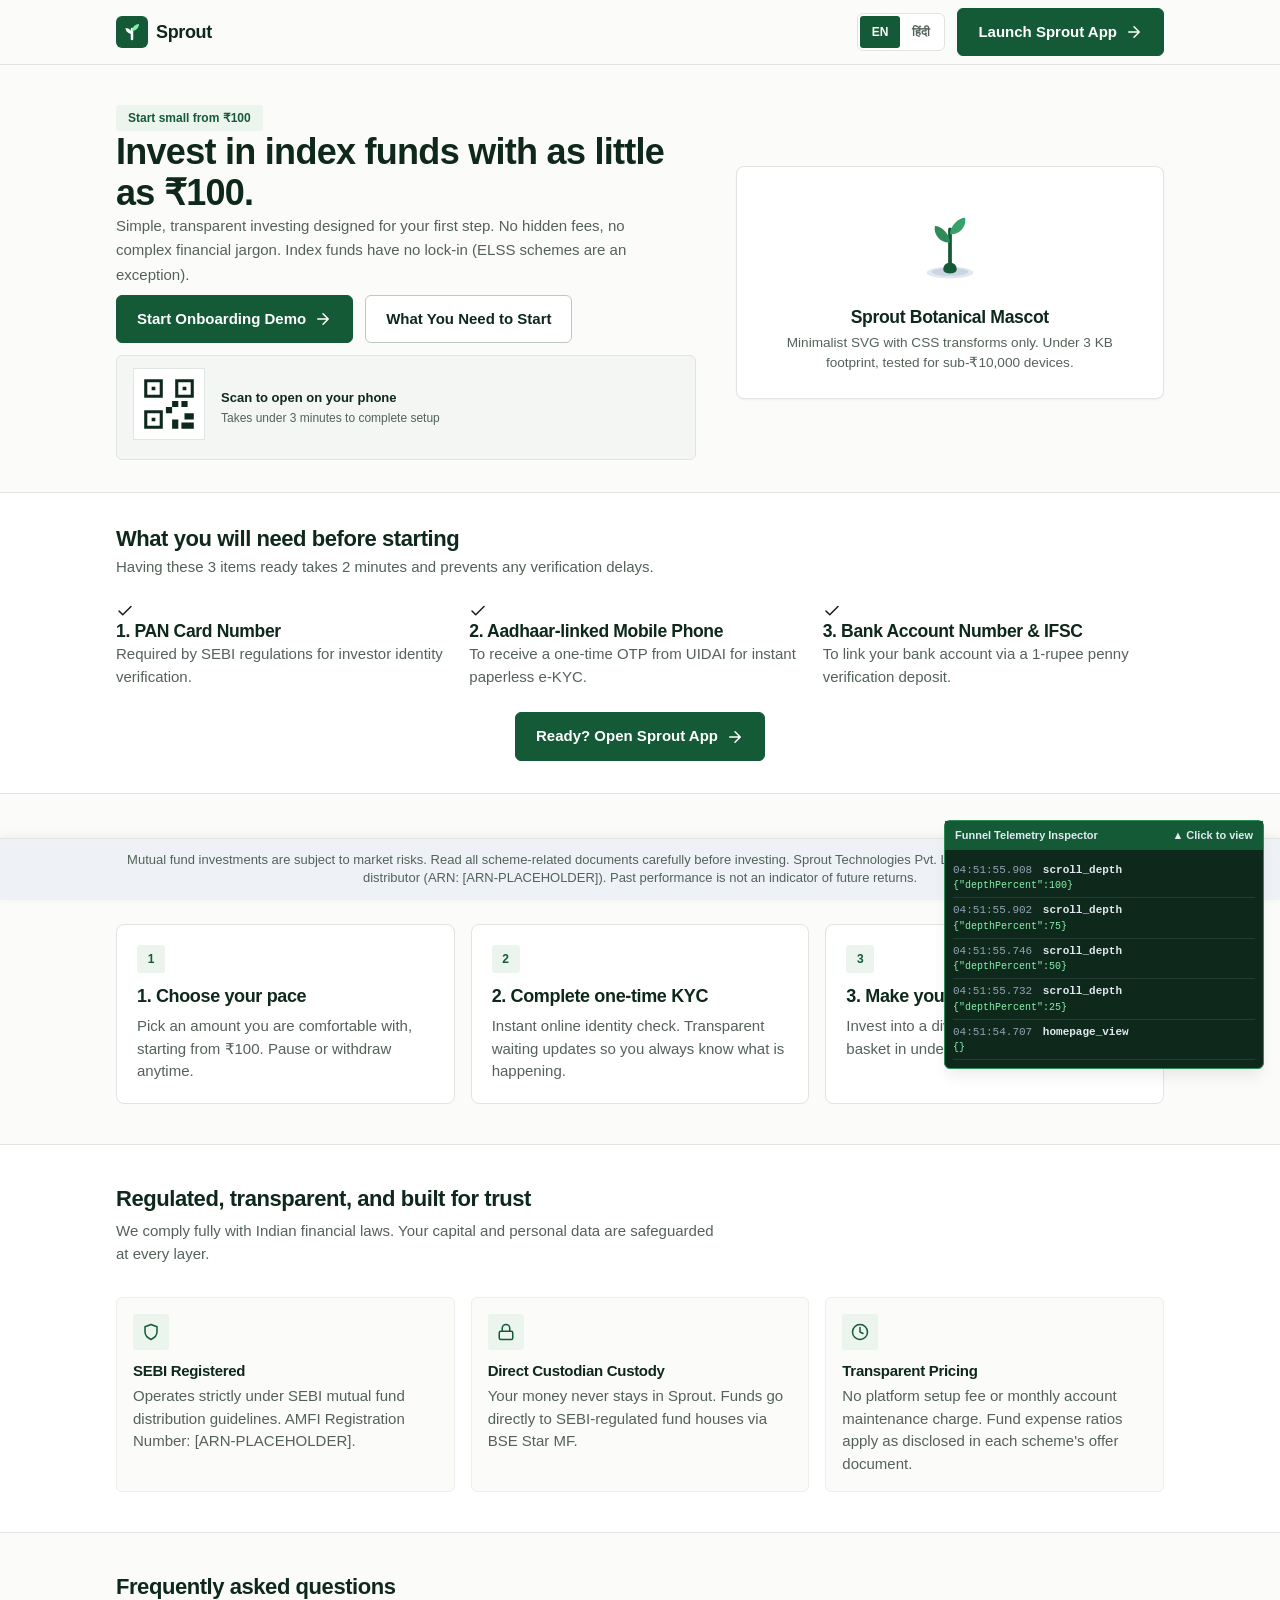
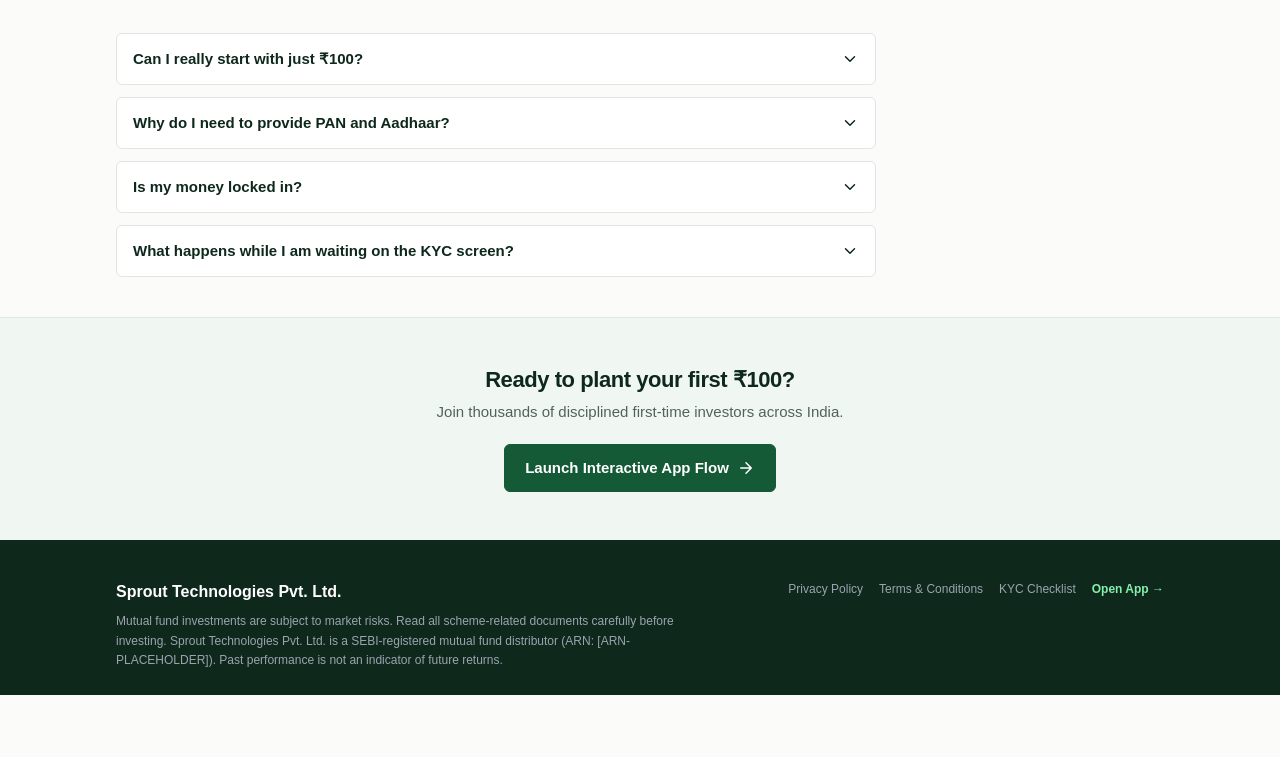
==== commit b7348bd1: "Compliance copy updates: remove zero lock-in, update mandate badge to sample data, update milestone " ====
--- a/index.html
+++ b/index.html
@@ -4,7 +4,7 @@
   <meta charset="UTF-8">
   <meta name="viewport" content="width=device-width, initial-scale=1.0">
   <title>Sprout - First-Time Mobile Investing in India from ₹100</title>
-  <meta name="description" content="Invest in SEBI-regulated index funds starting with just ₹100. Built for first-time investors in India with transparent fees, simple paperless KYC, and zero lock-in.">
+  <meta name="description" content="Invest in SEBI-regulated index funds starting with just ₹100. Built for first-time investors in India with transparent fees, simple paperless KYC, and flexible redemption.">
   <link rel="icon" type="image/svg+xml" href="favicon.svg">
 
   <!-- Core Design Tokens & Component Stylesheets -->
@@ -103,7 +103,7 @@
         <div class="hero-text-col">
           <span class="hero-badge" data-i18n="heroBadge">Start small from ₹100</span>
           <h1 class="hero-title" data-i18n="heroTitle">Invest in index funds with as little as ₹100.</h1>
-          <p class="hero-subtitle" data-i18n="heroSubtitle">Simple, transparent investing designed for your first step. No hidden fees, no complex financial jargon, and zero lock-in period.</p>
+          <p class="hero-subtitle" data-i18n="heroSubtitle">Simple, transparent investing designed for your first step. No hidden platform fees, no complex financial jargon, and redeem anytime back to your bank account.</p>
 
           <div class="hero-cta-group">
             <a href="app.html" class="btn btn-primary" id="hero-cta-primary">
